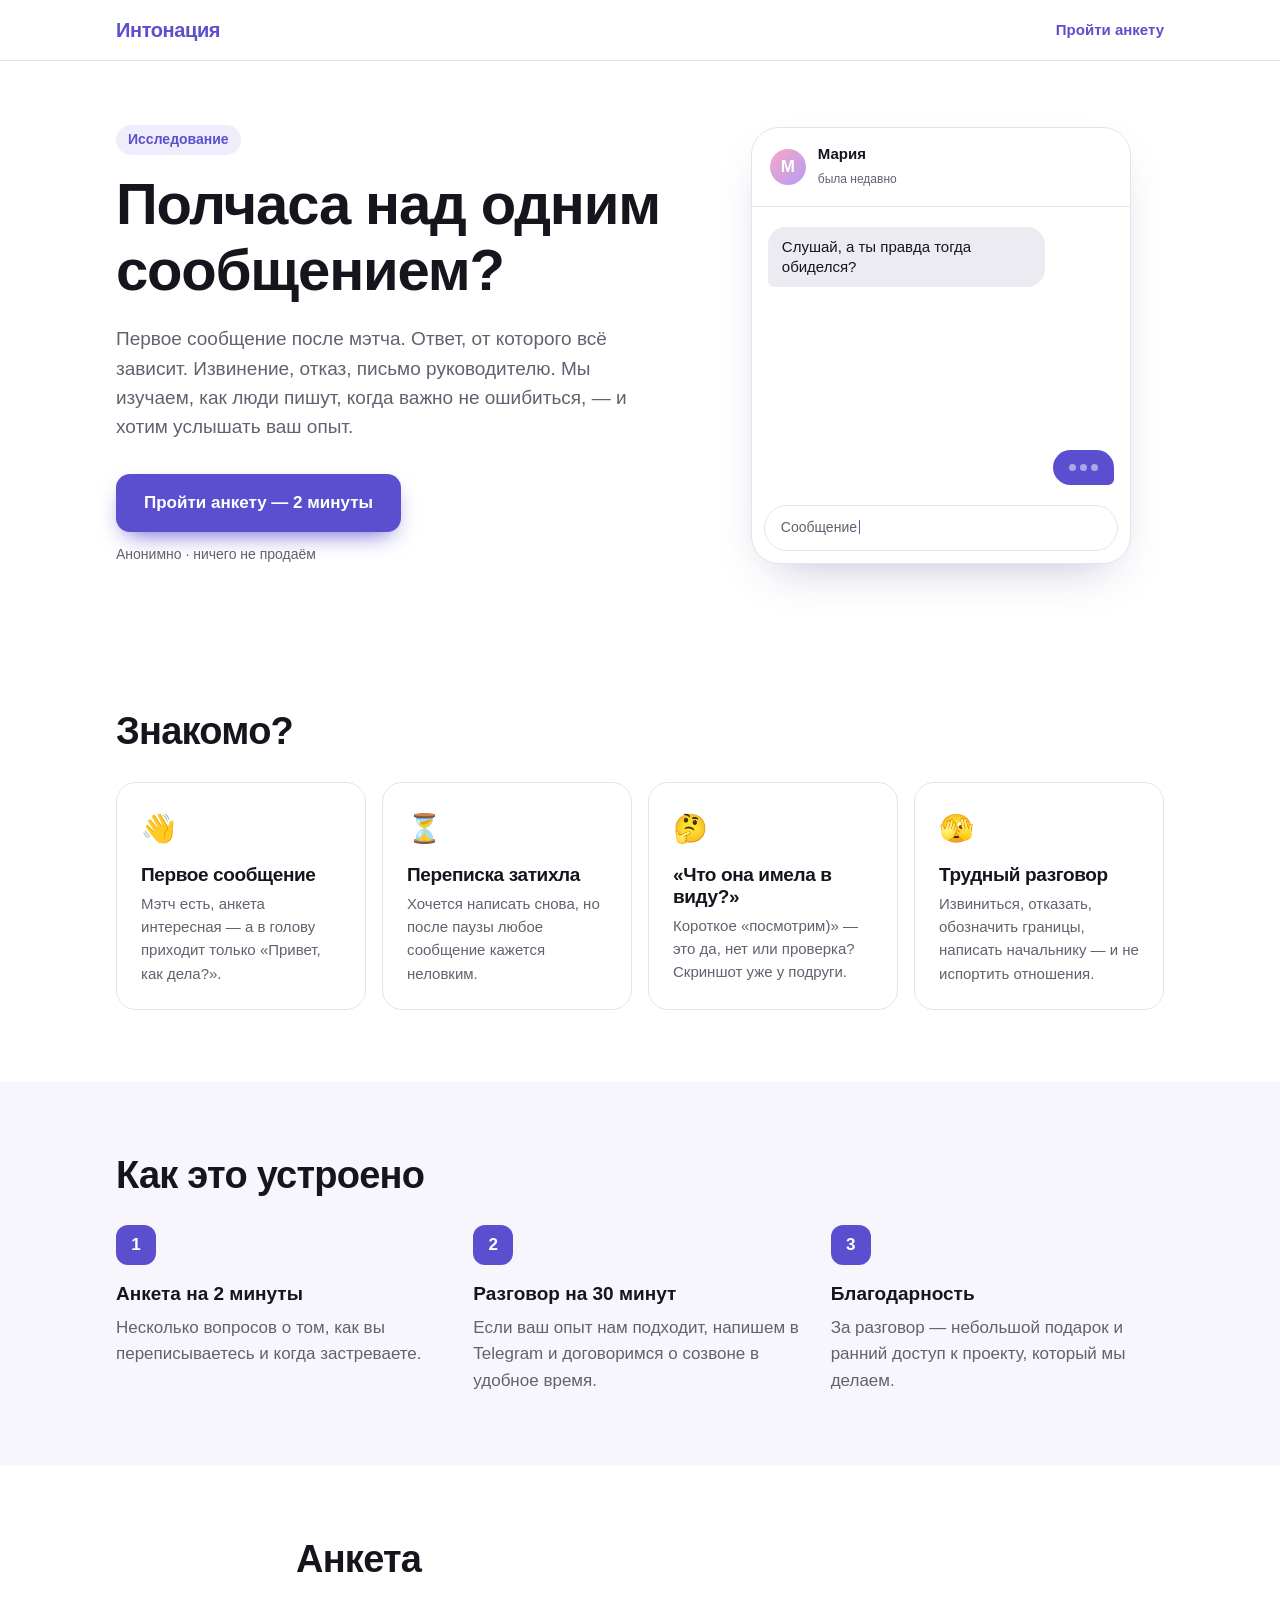
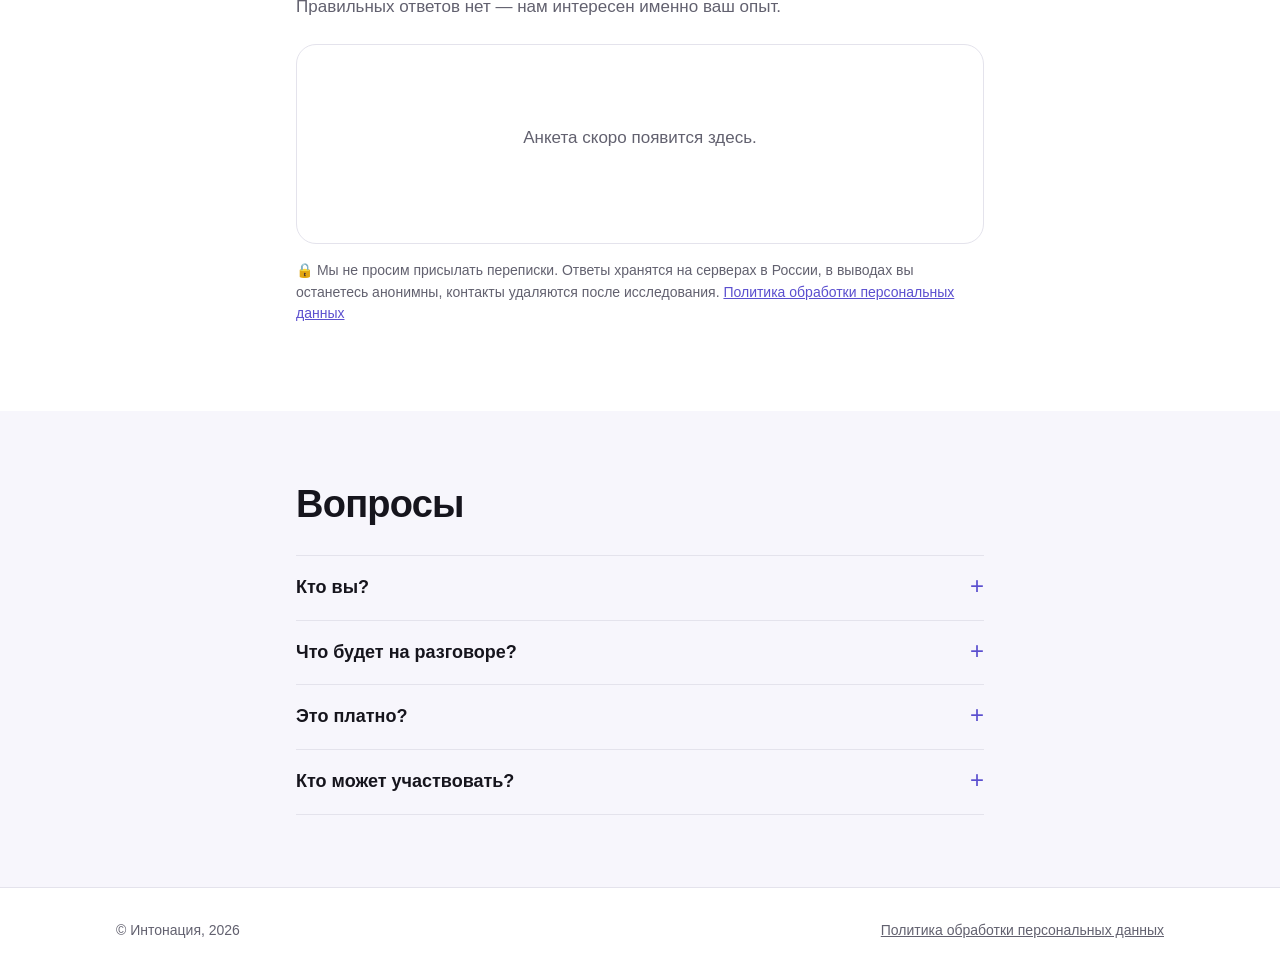
==== landing/index.html @ 5ea648a2 "feat(landing): add research recruitment landing page Static page that invites people to a short surv" ====
<!doctype html>
<html lang="ru">
<head>
  <meta charset="utf-8">
  <meta name="viewport" content="width=device-width, initial-scale=1">
  <title>Интонация — исследование переписки</title>
  <meta name="description" content="Бывало, что полчаса думаете над одним сообщением? Мы изучаем, как люди пишут, когда важно не ошибиться. Расскажите о своём опыте — анкета на 2 минуты.">
  <meta property="og:title" content="Полчаса над одним сообщением?">
  <meta property="og:description" content="Мы изучаем, как люди пишут, когда важно не ошибиться. Анкета на 2 минуты.">
  <meta property="og:type" content="website">
  <meta name="theme-color" content="#5B4FCF">
  <link rel="icon" href="favicon.svg" type="image/svg+xml">
  <link rel="stylesheet" href="styles.css">
</head>
<body>
  <header class="top">
    <div class="wrap top__inner">
      <span class="logo">Интонация</span>
      <a class="top__cta" href="#survey">Пройти анкету</a>
    </div>
  </header>

  <main>
    <section class="hero">
      <div class="wrap hero__grid">
        <div class="hero__text">
          <p class="eyebrow">Исследование</p>
          <h1>Полчаса над одним сообщением?</h1>
          <p class="lead">
            Первое сообщение после мэтча. Ответ, от которого всё зависит. Извинение, отказ,
            письмо руководителю. Мы изучаем, как люди пишут, когда важно не ошибиться, —
            и хотим услышать ваш опыт.
          </p>
          <a class="button" href="#survey">Пройти анкету — 2 минуты</a>
          <p class="hint">Анонимно · ничего не продаём</p>
        </div>

        <div class="chat" aria-hidden="true">
          <div class="chat__head">
            <span class="chat__avatar">М</span>
            <span><b>Мария</b><small>была недавно</small></span>
          </div>
          <div class="chat__body">
            <p class="bubble bubble--them">Слушай, а ты правда тогда обиделся?</p>
            <div class="drafts">
              <p class="bubble bubble--draft">Нет, всё нормально</p>
              <p class="bubble bubble--draft">Ну немного, если честно</p>
              <p class="bubble bubble--draft">Давай не будем об этом</p>
            </div>
            <p class="bubble bubble--me bubble--typing"><span></span><span></span><span></span></p>
          </div>
          <div class="chat__input">Сообщение<span class="caret"></span></div>
        </div>
      </div>
    </section>

    <section class="section">
      <div class="wrap">
        <h2>Знакомо?</h2>
        <div class="cards">
          <article class="card">
            <span class="card__icon">👋</span>
            <h3>Первое сообщение</h3>
            <p>Мэтч есть, анкета интересная — а в голову приходит только «Привет, как дела?».</p>
          </article>
          <article class="card">
            <span class="card__icon">⏳</span>
            <h3>Переписка затихла</h3>
            <p>Хочется написать снова, но после паузы любое сообщение кажется неловким.</p>
          </article>
          <article class="card">
            <span class="card__icon">🤔</span>
            <h3>«Что она имела в виду?»</h3>
            <p>Короткое «посмотрим)» — это да, нет или проверка? Скриншот уже у подруги.</p>
          </article>
          <article class="card">
            <span class="card__icon">🫣</span>
            <h3>Трудный разговор</h3>
            <p>Извиниться, отказать, обозначить границы, написать начальнику — и не испортить отношения.</p>
          </article>
        </div>
      </div>
    </section>

    <section class="section section--tint">
      <div class="wrap">
        <h2>Как это устроено</h2>
        <ol class="steps">
          <li>
            <b>Анкета на 2 минуты</b>
            <span>Несколько вопросов о том, как вы переписываетесь и когда застреваете.</span>
          </li>
          <li>
            <b>Разговор на 30 минут</b>
            <span>Если ваш опыт нам подходит, напишем в Telegram и договоримся о созвоне в удобное время.</span>
          </li>
          <li>
            <b>Благодарность</b>
            <span>За разговор — небольшой подарок и ранний доступ к проекту, который мы делаем.</span>
          </li>
        </ol>
      </div>
    </section>

    <section class="section" id="survey">
      <div class="wrap wrap--narrow">
        <h2>Анкета</h2>
        <p class="section__lead">Правильных ответов нет — нам интересен именно ваш опыт.</p>
        <div class="form" data-form>
          <p class="form__placeholder">Анкета скоро появится здесь.</p>
        </div>
        <p class="privacy-note">
          🔒 Мы не просим присылать переписки. Ответы хранятся на серверах в России,
          в выводах вы останетесь анонимны, контакты удаляются после исследования.
          <a href="privacy.html">Политика обработки персональных данных</a>
        </p>
      </div>
    </section>

    <section class="section section--tint">
      <div class="wrap wrap--narrow">
        <h2>Вопросы</h2>
        <details>
          <summary>Кто вы?</summary>
          <p>Небольшая команда. Делаем проект про общение в переписке и участвуем в акселераторе Sber500. Прежде чем что-то строить, хотим понять, как люди на самом деле пишут сложные сообщения.</p>
        </details>
        <details>
          <summary>Что будет на разговоре?</summary>
          <p>Мы попросим рассказать о паре реальных случаев из вашей переписки — без имён и скриншотов. Никакого тестирования и продаж.</p>
        </details>
        <details>
          <summary>Это платно?</summary>
          <p>Нет. Наоборот, за разговор мы благодарим подарком.</p>
        </details>
        <details>
          <summary>Кто может участвовать?</summary>
          <p>Все, кому уже есть 18 лет и кто хоть иногда долго думает над сообщениями.</p>
        </details>
      </div>
    </section>
  </main>

  <footer class="footer">
    <div class="wrap footer__inner">
      <span>© Интонация, 2026</span>
      <a href="privacy.html">Политика обработки персональных данных</a>
    </div>
  </footer>

  <script src="config.js"></script>
  <script src="main.js"></script>
</body>
</html>
---- landing/styles.css ----
:root {
  --accent: #5b4fcf;
  --accent-strong: #4a3fb8;
  --accent-soft: #efedfc;
  --ink: #16151d;
  --muted: #62616f;
  --line: #e4e3ec;
  --bg: #ffffff;
  --bg-tint: #f7f6fc;
  --bubble-them: #ecebf1;
  --bubble-me: #5b4fcf;
  --radius: 20px;
  --shadow: 0 20px 50px -24px rgba(40, 30, 120, 0.35);
  color-scheme: light;
}

@media (prefers-color-scheme: dark) {
  :root {
    --accent: #8b80f0;
    --accent-strong: #a39af5;
    --accent-soft: #25223f;
    --ink: #f1f0f7;
    --muted: #a3a2b3;
    --line: #2d2c3a;
    --bg: #111018;
    --bg-tint: #17161f;
    --bubble-them: #26252f;
    --bubble-me: #6c61e0;
    --shadow: 0 20px 50px -24px rgba(0, 0, 0, 0.7);
    color-scheme: dark;
  }
}

* { box-sizing: border-box; }

html { scroll-behavior: smooth; }

body {
  margin: 0;
  background: var(--bg);
  color: var(--ink);
  font: 17px/1.55 -apple-system, BlinkMacSystemFont, "Segoe UI", Roboto, "Helvetica Neue", Arial, sans-serif;
  -webkit-font-smoothing: antialiased;
}

a { color: var(--accent); }

h1, h2, h3 { line-height: 1.15; margin: 0; letter-spacing: -0.02em; }
h1 { font-size: clamp(36px, 6vw, 58px); }
h2 { font-size: clamp(28px, 4vw, 38px); margin-bottom: 28px; }
h3 { font-size: 19px; margin-bottom: 6px; }

.wrap { max-width: 1080px; margin: 0 auto; padding: 0 16px; }
.wrap--narrow { max-width: 720px; }

/* Header */
.top {
  position: sticky; top: 0; z-index: 10;
  background: color-mix(in srgb, var(--bg) 85%, transparent);
  backdrop-filter: blur(12px);
  border-bottom: 1px solid var(--line);
}
.top__inner { display: flex; align-items: center; justify-content: space-between; height: 60px; }
.logo { font-weight: 800; font-size: 20px; color: var(--accent); letter-spacing: -0.02em; }
.top__cta { font-weight: 600; text-decoration: none; font-size: 15px; }

/* Hero */
.hero { padding: 64px 0 72px; }
.hero__grid { display: grid; grid-template-columns: 1.1fr 0.9fr; gap: 56px; align-items: center; }
.eyebrow {
  display: inline-block; margin: 0 0 16px; padding: 4px 12px; border-radius: 999px;
  background: var(--accent-soft); color: var(--accent); font-size: 14px; font-weight: 600;
}
.lead { font-size: 19px; color: var(--muted); margin: 20px 0 32px; max-width: 34em; }
.button {
  display: inline-block; padding: 16px 28px; border-radius: 14px;
  background: var(--accent); color: #fff; font-weight: 700; text-decoration: none;
  box-shadow: 0 10px 24px -10px var(--accent); transition: transform .15s, background .15s;
}
.button:hover { background: var(--accent-strong); transform: translateY(-1px); }
.hint { font-size: 14px; color: var(--muted); margin: 12px 0 0; }

/* Chat illustration */
.chat {
  background: var(--bg); border: 1px solid var(--line); border-radius: 28px;
  box-shadow: var(--shadow); overflow: hidden; max-width: 380px; justify-self: center; width: 100%;
}
.chat__head {
  display: flex; align-items: center; gap: 12px; padding: 14px 18px;
  border-bottom: 1px solid var(--line);
}
.chat__head b { display: block; font-size: 15px; }
.chat__head small { color: var(--muted); font-size: 12px; }
.chat__avatar {
  width: 36px; height: 36px; border-radius: 50%; display: grid; place-items: center;
  background: linear-gradient(135deg, #f7a8c4, #b59cf5); color: #fff; font-weight: 700;
}
.chat__body { padding: 20px 16px; display: flex; flex-direction: column; gap: 10px; min-height: 280px; }
.bubble {
  margin: 0; padding: 10px 14px; border-radius: 18px; max-width: 80%; font-size: 15px; line-height: 1.35;
}
.bubble--them { background: var(--bubble-them); align-self: flex-start; border-bottom-left-radius: 6px; }
.bubble--me { background: var(--bubble-me); color: #fff; align-self: flex-end; border-bottom-right-radius: 6px; }
.drafts { display: flex; flex-direction: column; align-items: flex-end; gap: 6px; margin-top: 8px; }
.bubble--draft {
  border: 1.5px dashed var(--line); color: var(--muted); background: transparent;
  text-decoration: line-through; text-decoration-color: color-mix(in srgb, var(--muted) 70%, transparent);
  font-size: 14px; opacity: 0; animation: draft 9s infinite;
}
.bubble--draft:nth-child(2) { animation-delay: 1.5s; }
.bubble--draft:nth-child(3) { animation-delay: 3s; }
@keyframes draft {
  0% { opacity: 0; transform: translateY(4px); }
  8%, 70% { opacity: 1; transform: none; }
  85%, 100% { opacity: 0; }
}
.bubble--typing { display: flex; gap: 4px; padding: 14px 16px; }
.bubble--typing span {
  width: 7px; height: 7px; border-radius: 50%; background: #fff; opacity: .5;
  animation: dot 1.2s infinite;
}
.bubble--typing span:nth-child(2) { animation-delay: .15s; }
.bubble--typing span:nth-child(3) { animation-delay: .3s; }
@keyframes dot { 0%, 60%, 100% { opacity: .35; transform: none; } 30% { opacity: 1; transform: translateY(-3px); } }
.chat__input {
  margin: 0 12px 12px; padding: 11px 16px; border-radius: 999px;
  border: 1px solid var(--line); color: var(--muted); font-size: 14px;
}
.caret {
  display: inline-block; width: 1.5px; height: 1em; background: var(--accent);
  vertical-align: -2px; margin-left: 2px; animation: caret 1s steps(1) infinite;
}
@keyframes caret { 50% { opacity: 0; } }

@media (prefers-reduced-motion: reduce) {
  .bubble--draft { animation: none; opacity: 1; }
  .bubble--typing span, .caret { animation: none; }
}

/* Sections */
.section { padding: 72px 0; }
.section--tint { background: var(--bg-tint); }
.section__lead { color: var(--muted); margin: -16px 0 24px; }

.cards { display: grid; grid-template-columns: repeat(4, 1fr); gap: 16px; }
.card {
  padding: 24px; border-radius: var(--radius); border: 1px solid var(--line); background: var(--bg);
}
.card p { margin: 0; color: var(--muted); font-size: 15px; }
.card__icon { font-size: 28px; display: block; margin-bottom: 14px; }

.steps { list-style: none; counter-reset: step; padding: 0; margin: 0; display: grid; grid-template-columns: repeat(3, 1fr); gap: 24px; }
.steps li { counter-increment: step; display: flex; flex-direction: column; gap: 6px; }
.steps li::before {
  content: counter(step); width: 40px; height: 40px; border-radius: 12px; display: grid; place-items: center;
  background: var(--accent); color: #fff; font-weight: 800; margin-bottom: 8px;
}
.steps b { font-size: 19px; }
.steps span { color: var(--muted); }

/* Form */
.form {
  border: 1px solid var(--line); border-radius: var(--radius); background: var(--bg);
  min-height: 200px; overflow: hidden;
}
.form iframe { display: block; width: 100%; border: 0; min-height: 900px; }
.form__placeholder { margin: 0; padding: 80px 24px; text-align: center; color: var(--muted); }
.form__fallback { text-align: center; padding: 16px; margin: 0; font-size: 15px; }
.privacy-note { font-size: 14px; color: var(--muted); margin-top: 16px; }

/* FAQ */
details { border-bottom: 1px solid var(--line); padding: 18px 0; }
details:first-of-type { border-top: 1px solid var(--line); }
summary { cursor: pointer; font-weight: 700; font-size: 18px; list-style: none; display: flex; justify-content: space-between; gap: 16px; }
summary::-webkit-details-marker { display: none; }
summary::after { content: "+"; color: var(--accent); font-weight: 400; font-size: 24px; line-height: 1; }
details[open] summary::after { content: "−"; }
details p { color: var(--muted); margin: 12px 0 0; }

/* Footer */
.footer { padding: 32px 0; border-top: 1px solid var(--line); font-size: 14px; color: var(--muted); }
.footer__inner { display: flex; justify-content: space-between; gap: 16px; flex-wrap: wrap; }
.footer a { color: var(--muted); }

/* Policy page */
.doc { padding: 48px 0 72px; }
.doc h1 { font-size: clamp(28px, 4vw, 38px); margin-bottom: 24px; }
.doc h2 { font-size: 21px; margin: 32px 0 10px; }
.doc p, .doc li { color: var(--ink); }
.doc .muted { color: var(--muted); }

@media (max-width: 900px) {
  .hero__grid { grid-template-columns: 1fr; gap: 40px; }
  .cards { grid-template-columns: repeat(2, 1fr); }
  .steps { grid-template-columns: 1fr; }
}
@media (max-width: 560px) {
  body { font-size: 16px; }
  .hero { padding: 40px 0 56px; }
  .section { padding: 56px 0; }
  .cards { grid-template-columns: 1fr; }
  .button { display: block; text-align: center; }
}
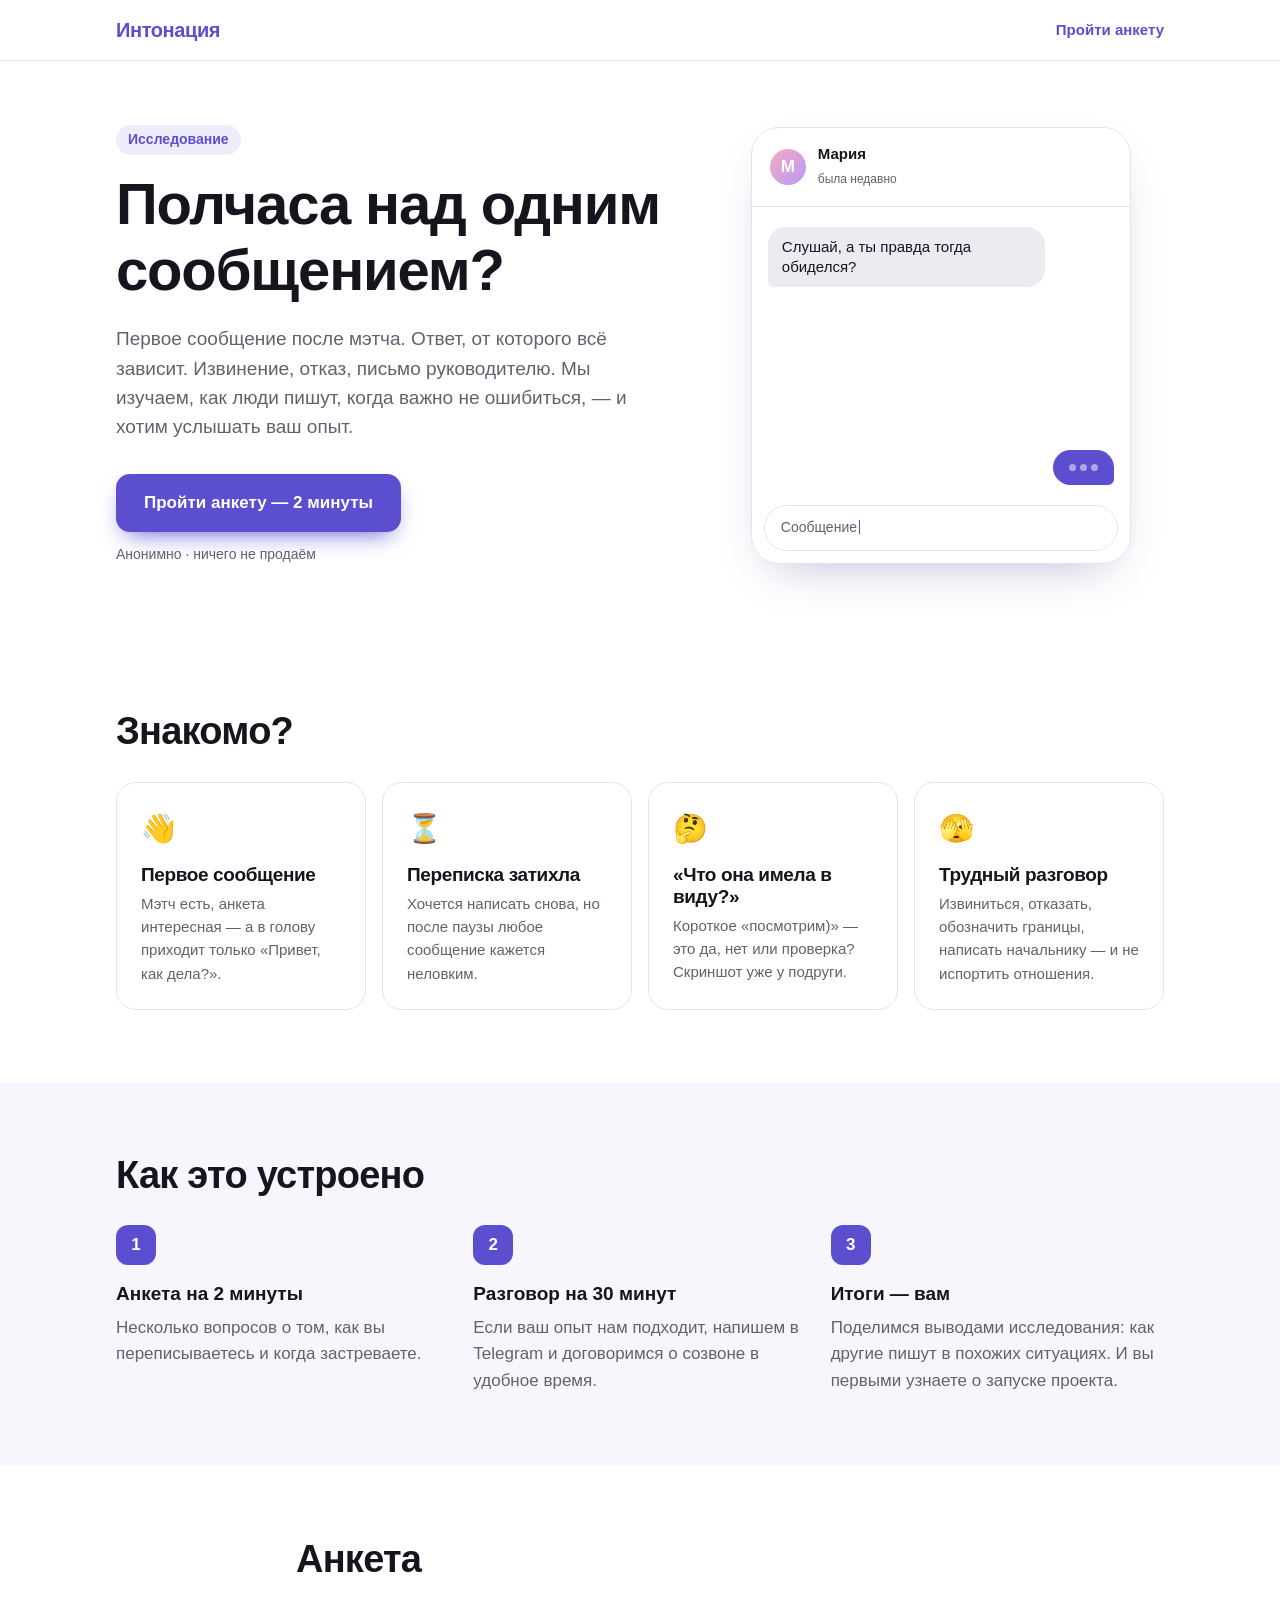
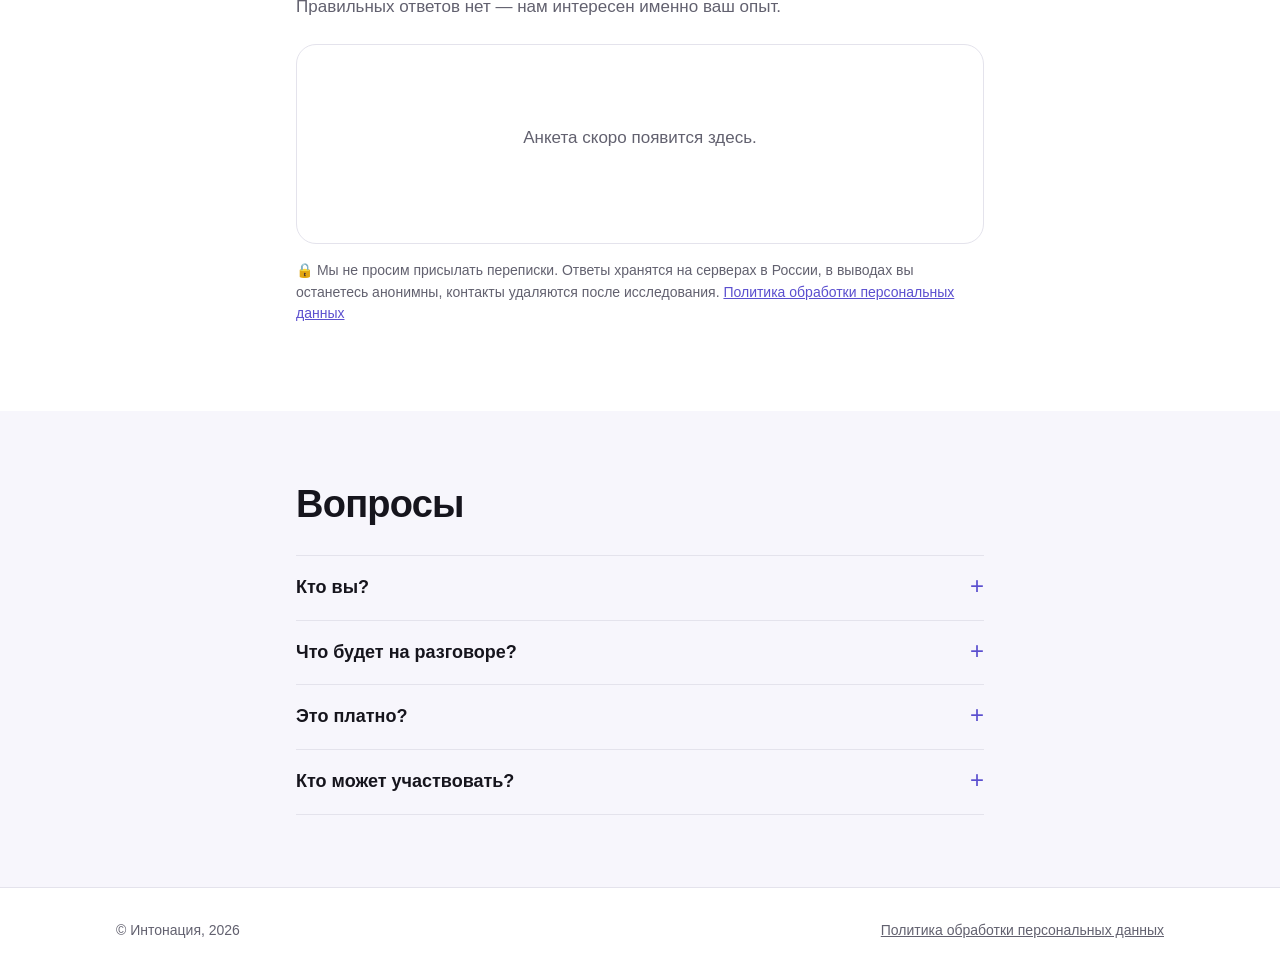
==== commit c918c8f4: "fix(landing): replace participant rewards with sharing research results" ====
--- a/landing/index.html
+++ b/landing/index.html
@@ -95,8 +95,8 @@
             <span>Если ваш опыт нам подходит, напишем в Telegram и договоримся о созвоне в удобное время.</span>
           </li>
           <li>
-            <b>Благодарность</b>
-            <span>За разговор — небольшой подарок и ранний доступ к проекту, который мы делаем.</span>
+            <b>Итоги — вам</b>
+            <span>Поделимся выводами исследования: как другие пишут в похожих ситуациях. И вы первыми узнаете о запуске проекта.</span>
           </li>
         </ol>
       </div>
@@ -130,7 +130,7 @@
         </details>
         <details>
           <summary>Это платно?</summary>
-          <p>Нет. Наоборот, за разговор мы благодарим подарком.</p>
+          <p>Нет. Участие бесплатное и добровольное, прервать разговор можно в любой момент.</p>
         </details>
         <details>
           <summary>Кто может участвовать?</summary>
